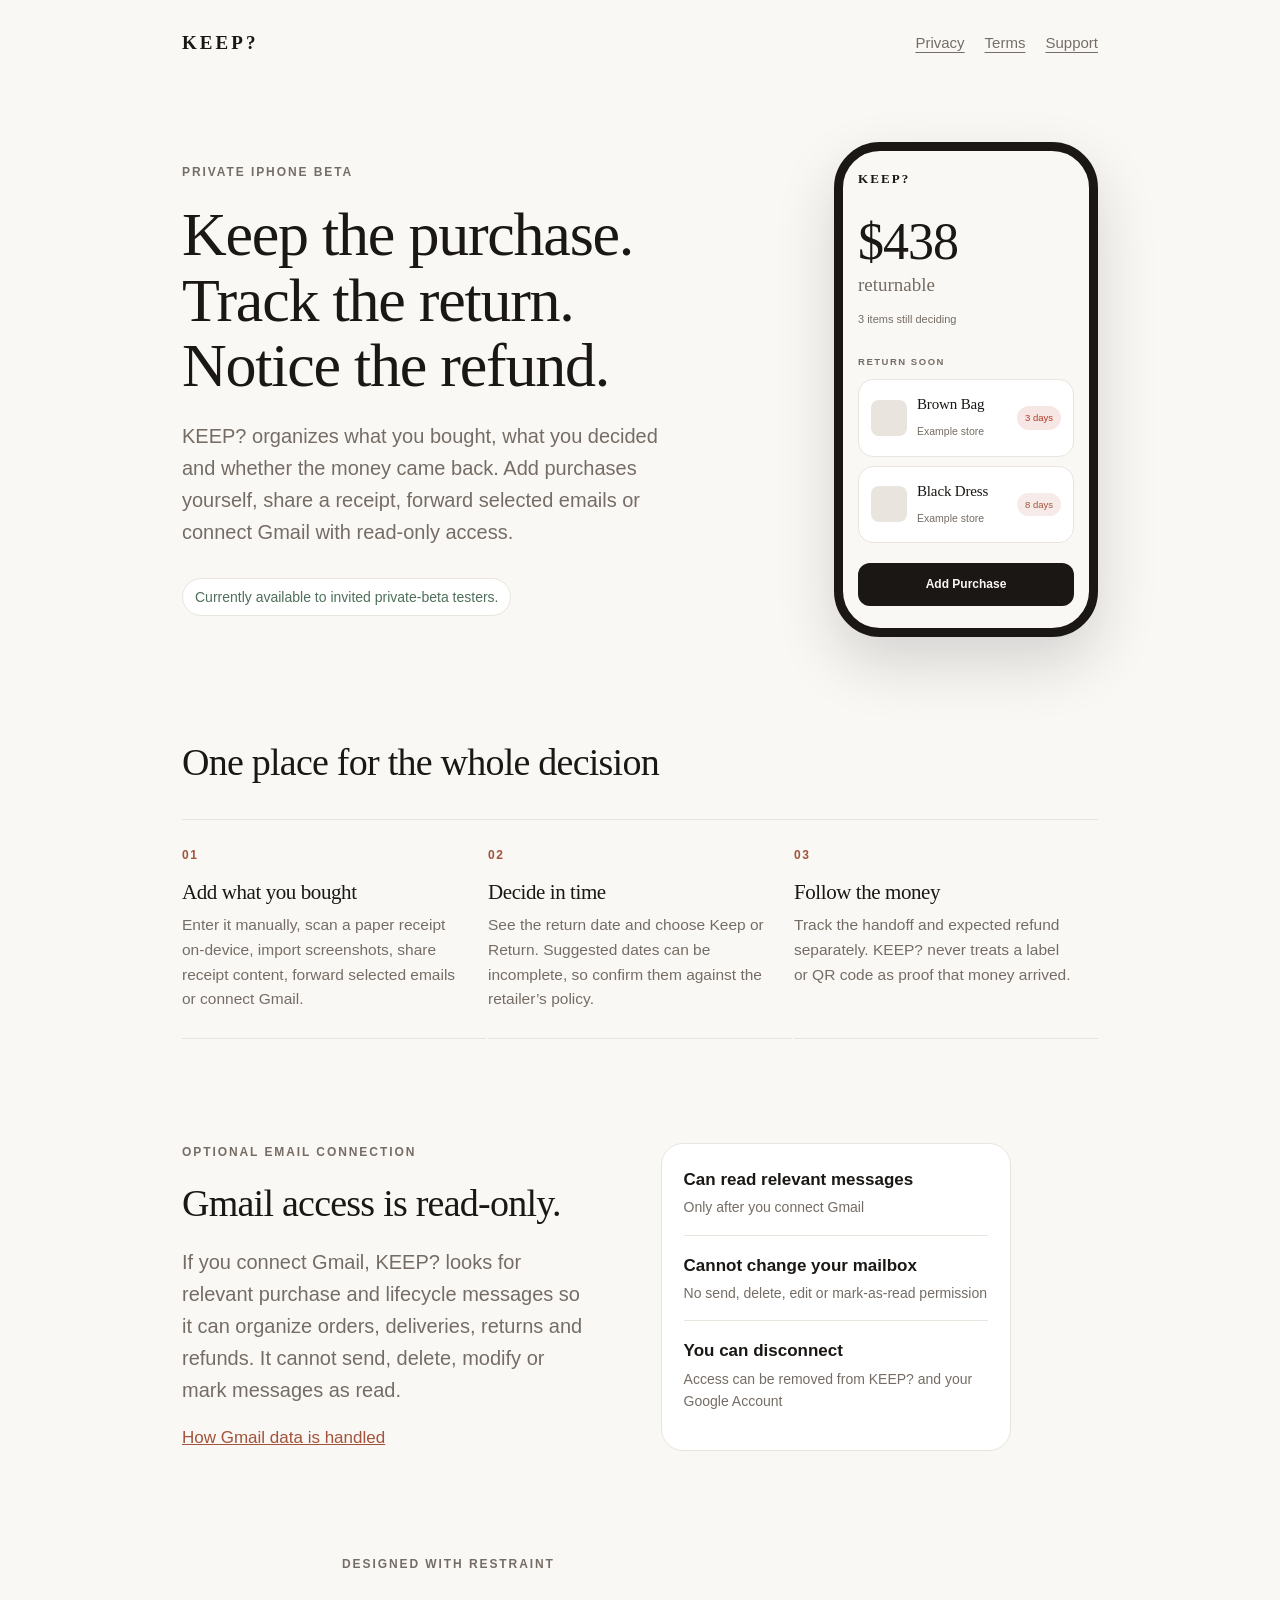
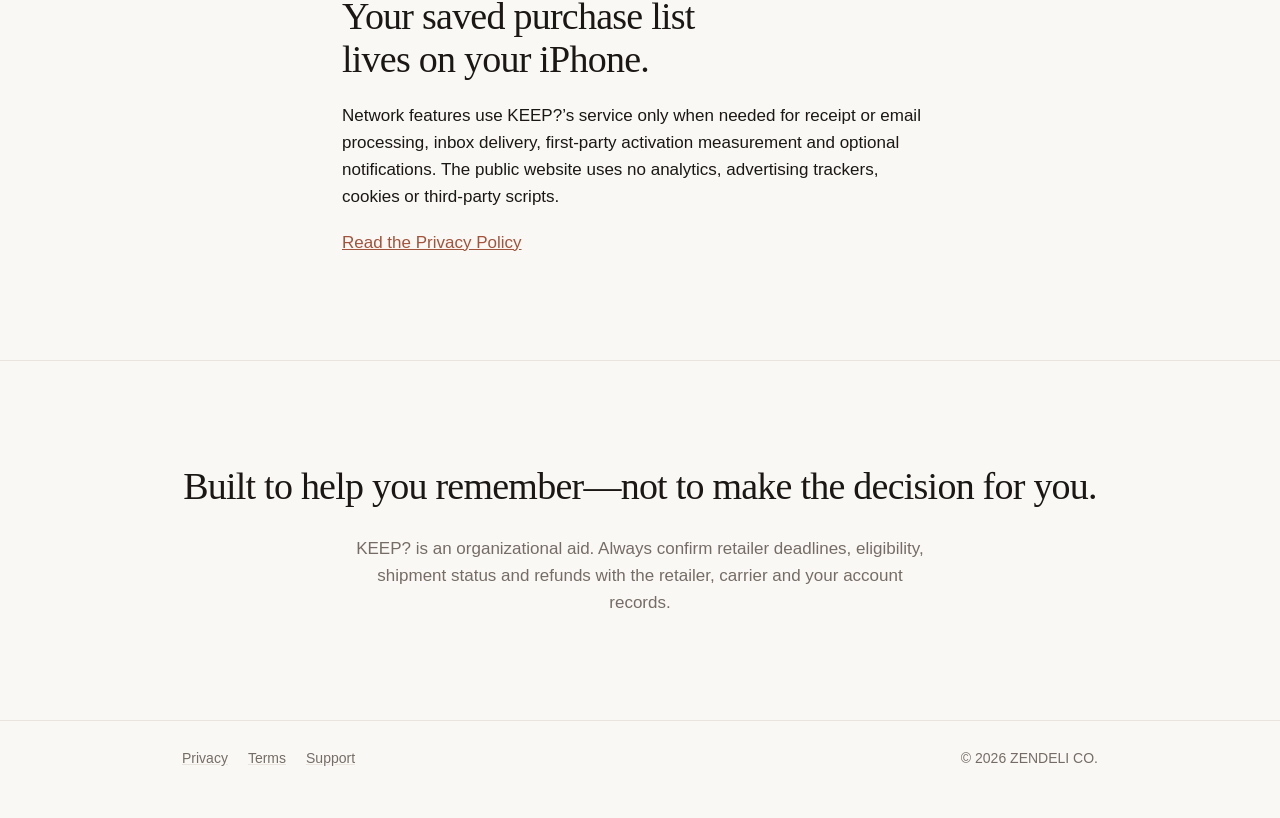
==== index.html @ c9ca769d "Publish KEEP? private-alpha website" ====
<!doctype html>
<html lang="en">
<head>
  <meta charset="utf-8">
  <meta name="viewport" content="width=device-width, initial-scale=1">
  <title>KEEP? — Purchase, return and refund organization</title>
  <meta name="description" content="KEEP? helps private-beta iPhone users organize purchases, return decisions and refunds from receipts and lifecycle emails.">
  <link rel="canonical" href="https://keepapp.io/">
  <meta property="og:type" content="website">
  <meta property="og:title" content="KEEP? — Purchase, return and refund organization">
  <meta property="og:description" content="Keep purchase decisions, return windows and expected refunds in one calm place.">
  <meta property="og:url" content="https://keepapp.io/">
  <meta property="og:image" content="https://keepapp.io/assets/icon.png">
  <meta name="theme-color" content="#FAF8F5" media="(prefers-color-scheme: light)">
  <meta name="theme-color" content="#121110" media="(prefers-color-scheme: dark)">
  <link rel="icon" href="assets/icon.png">
  <link rel="apple-touch-icon" href="assets/icon.png">
  <link rel="stylesheet" href="assets/keep.css">
</head>
<body>
<a class="skip-link" href="#main">Skip to content</a>
<header class="site-head">
  <div class="wrap nav-row">
    <a class="wordmark" href="./" aria-label="KEEP? home">KEEP?</a>
    <nav aria-label="Primary"><a href="privacy/">Privacy</a><a href="terms/">Terms</a><a href="support/">Support</a></nav>
  </div>
</header>
<main id="main">
  <div class="wrap">
    <div class="hero">
      <div>
        <p class="eyebrow">Private iPhone beta</p>
        <h1>Keep the purchase. Track the return. Notice the refund.</h1>
        <p class="lede">KEEP? organizes what you bought, what you decided and whether the money came back. Add purchases yourself, share a receipt, forward selected emails or connect Gmail with read-only access.</p>
        <p class="availability">Currently available to invited private-beta testers.</p>
      </div>
      <div class="device" aria-label="Illustration of the KEEP? home screen showing returnable purchases and upcoming deadlines" role="img">
        <p class="mark">KEEP?</p><p class="amount">$438</p><p class="returnable">returnable</p><p class="count">3 items still deciding</p>
        <p class="label">RETURN SOON</p>
        <div class="row"><div class="swatch"></div><div class="item"><b>Brown Bag</b><span>Example store</span></div><div class="pill soon">3 days</div></div>
        <div class="row"><div class="swatch"></div><div class="item"><b>Black Dress</b><span>Example store</span></div><div class="pill">8 days</div></div>
        <div class="btn">Add Purchase</div>
      </div>
    </div>
  </div>
  <section><div class="wrap">
    <h2 class="section-head">One place for the whole decision</h2>
    <div class="steps">
      <div class="step"><span class="n">01</span><h3>Add what you bought</h3><p>Enter it manually, scan a paper receipt on-device, import screenshots, share receipt content, forward selected emails or connect Gmail.</p></div>
      <div class="step"><span class="n">02</span><h3>Decide in time</h3><p>See the return date and choose Keep or Return. Suggested dates can be incomplete, so confirm them against the retailer&rsquo;s policy.</p></div>
      <div class="step"><span class="n">03</span><h3>Follow the money</h3><p>Track the handoff and expected refund separately. KEEP? never treats a label or QR code as proof that money arrived.</p></div>
    </div>
  </div></section>
  <section><div class="wrap"><div class="split">
    <div><p class="eyebrow">Optional email connection</p><h2 class="section-head">Gmail access is read-only.</h2><p class="lede">If you connect Gmail, KEEP? looks for relevant purchase and lifecycle messages so it can organize orders, deliveries, returns and refunds. It cannot send, delete, modify or mark messages as read.</p><p><a href="privacy/#gmail">How Gmail data is handled</a></p></div>
    <div class="fact-card" aria-label="Gmail permissions summary"><p><strong>Can read relevant messages</strong><span>Only after you connect Gmail</span></p><p><strong>Cannot change your mailbox</strong><span>No send, delete, edit or mark-as-read permission</span></p><p><strong>You can disconnect</strong><span>Access can be removed from KEEP? and your Google Account</span></p></div>
  </div></div></section>
  <section><div class="wrap col"><p class="eyebrow">Designed with restraint</p><h2 class="section-head">Your saved purchase list lives on your iPhone.</h2><p>Network features use KEEP?&rsquo;s service only when needed for receipt or email processing, inbox delivery, first-party activation measurement and optional notifications. The public website uses no analytics, advertising trackers, cookies or third-party scripts.</p><p><a href="privacy/">Read the Privacy Policy</a></p></div></section>
  <section class="close"><div class="wrap"><h2>Built to help you remember—not to make the decision for you.</h2><p>KEEP? is an organizational aid. Always confirm retailer deadlines, eligibility, shipment status and refunds with the retailer, carrier and your account records.</p></div></section>
</main>
<footer class="site-foot"><div class="wrap foot-row"><a href="privacy/">Privacy</a><a href="terms/">Terms</a><a href="support/">Support</a><span class="spacer"></span><span>&copy; 2026 ZENDELI CO.</span></div></footer>
</body>
</html>
---- assets/keep.css ----
/* KEEP? — site styles.
   Colors and type follow KEEP/Design/Theme.swift; the light web text tones are
   slightly darker to meet WCAG contrast. No web fonts: on iPhone this renders in the same SF
   and New York faces the app uses, and it costs zero requests. */

:root {
  --paper:      #FAF8F5;
  --surface:    #FFFFFF;
  --ink:        #1A1714;
  --ink-2:      #756D65;
  --hairline:   #E9E4DD;
  --clay:       #A3533B;
  --urgent:     #B33A28;
  --sage:       #4F6F5A;
  --clay-soft:   rgba(176, 95, 69, 0.12);
  --urgent-soft: rgba(179, 58, 40, 0.12);

  --display: ui-serif, "New York", Georgia, "Times New Roman", serif;
  --body: -apple-system, BlinkMacSystemFont, "Segoe UI", Roboto, "Helvetica Neue", Arial, sans-serif;

  --gap: clamp(64px, 9vw, 104px);
  --pad: clamp(22px, 5vw, 32px);
}

@media (prefers-color-scheme: dark) {
  :root {
    --paper:    #121110;
    --surface:  #1E1C1A;
    --ink:      #F5F2EE;
    --ink-2:    #9A918A;
    --hairline: #2E2B28;
    --clay:     #D1836A;
    --urgent:   #E07A64;
    --sage:     #7FA98C;
    --clay-soft:   rgba(209, 131, 106, 0.16);
    --urgent-soft: rgba(224, 122, 100, 0.16);
  }
}

* { box-sizing: border-box; }

html { -webkit-text-size-adjust: 100%; scroll-behavior: smooth; }

body {
  margin: 0;
  background: var(--paper);
  color: var(--ink);
  font-family: var(--body);
  font-size: 17px;
  line-height: 1.6;
  -webkit-font-smoothing: antialiased;
}

a { color: var(--clay); }

.skip-link {
  position: fixed;
  z-index: 10;
  top: 8px;
  left: 8px;
  transform: translateY(-160%);
  background: var(--ink);
  color: var(--paper);
  padding: 10px 14px;
  border-radius: 8px;
}

.skip-link:focus { transform: translateY(0); }

a:focus-visible,
.cta:focus-visible {
  outline: 2px solid var(--clay);
  outline-offset: 4px;
  border-radius: 4px;
}

.wrap {
  max-width: 980px;
  margin: 0 auto;
  padding: 0 var(--pad);
}

.narrow { max-width: 660px; }

/* Left-aligned narrow column, for use inside a full-width .wrap. */
.col { max-width: 660px; }

/* ---------- type ---------- */

h1, h2, h3 {
  font-family: var(--display);
  font-weight: 400;
  letter-spacing: -0.02em;
  text-wrap: balance;
  margin: 0;
}

h1 { font-size: clamp(38px, 6.4vw, 62px); line-height: 1.05; }
h2 { font-size: clamp(27px, 4vw, 38px); line-height: 1.15; }
h3 { font-size: 21px; line-height: 1.25; }

p { margin: 0 0 18px; }
p:last-child { margin-bottom: 0; }

.lede {
  font-size: clamp(18px, 2.3vw, 20px);
  color: var(--ink-2);
  max-width: 46ch;
}

.eyebrow {
  font-size: 12px;
  font-weight: 600;
  letter-spacing: 0.16em;
  text-transform: uppercase;
  color: var(--ink-2);
  margin: 0 0 20px;
}

/* ---------- header ---------- */

.site-head {
  padding: 28px 0;
}

.wordmark {
  font-family: var(--display);
  font-size: 19px;
  font-weight: 600;
  letter-spacing: 0.16em;
  color: var(--ink);
  text-decoration: none;
}

.nav-row { display: flex; align-items: center; gap: 24px; }
.nav-row nav { display: flex; flex-wrap: wrap; gap: 10px 20px; margin-left: auto; font-size: 15px; }
.nav-row nav a { color: var(--ink-2); text-underline-offset: 4px; }
.nav-row nav a:hover,
.nav-row nav a[aria-current="page"] { color: var(--ink); }

.availability {
  display: inline-block;
  color: var(--sage);
  background: var(--surface);
  border: 1px solid var(--hairline);
  border-radius: 999px;
  padding: 7px 12px;
  font-size: 14px;
}

/* ---------- call to action ---------- */

.cta {
  display: inline-block;
  background: var(--ink);
  color: var(--paper);
  font-size: 16px;
  font-weight: 600;
  letter-spacing: 0.02em;
  text-decoration: none;
  padding: 15px 30px;
  border-radius: 14px;
}

.cta:hover { opacity: 0.88; }

.cta-note {
  display: block;
  margin-top: 12px;
  font-size: 14px;
  color: var(--ink-2);
}

/* ---------- hero ---------- */

.hero {
  display: grid;
  grid-template-columns: minmax(0, 1fr) auto;
  gap: clamp(32px, 6vw, 72px);
  align-items: center;
  padding: clamp(24px, 5vw, 56px) 0 var(--gap);
}

.hero h1 { margin-bottom: 22px; }
.hero .lede { margin-bottom: 30px; }

/* ---------- sections ---------- */

section { padding-bottom: var(--gap); }

.pull {
  font-family: var(--display);
  font-size: clamp(24px, 3.6vw, 34px);
  line-height: 1.35;
  letter-spacing: -0.015em;
  max-width: 26ch;
  margin: 0;
}

.pull span { color: var(--ink-2); }

.steps {
  display: grid;
  grid-template-columns: repeat(auto-fit, minmax(210px, 1fr));
  gap: 2px;
  margin-top: 34px;
  border-top: 1px solid var(--hairline);
}

.step {
  padding: 26px 26px 26px 0;
  border-bottom: 1px solid var(--hairline);
}

.step .n {
  font-size: 12px;
  font-weight: 600;
  letter-spacing: 0.14em;
  color: var(--clay);
  display: block;
  margin-bottom: 14px;
}

.step h3 { margin-bottom: 8px; }
.step p { font-size: 15.5px; color: var(--ink-2); }

.split {
  display: grid;
  grid-template-columns: minmax(0, 1fr) auto;
  gap: clamp(32px, 6vw, 72px);
  align-items: center;
}

.section-head { margin-bottom: 20px; }

.fact-card {
  width: min(100%, 350px);
  padding: 22px;
  background: var(--surface);
  border: 1px solid var(--hairline);
  border-radius: 22px;
}

.fact-card p { padding-bottom: 16px; margin-bottom: 16px; border-bottom: 1px solid var(--hairline); }
.fact-card p:last-child { padding-bottom: 0; border-bottom: 0; }
.fact-card strong, .fact-card span { display: block; }
.fact-card span { color: var(--ink-2); font-size: 14px; margin-top: 3px; }

/* ---------- closing ---------- */

.close {
  border-top: 1px solid var(--hairline);
  padding-top: var(--gap);
  text-align: center;
}

.close h2 { margin-bottom: 26px; }
.close p { max-width: 62ch; margin-inline: auto; color: var(--ink-2); }

/* ---------- footer ---------- */

.site-foot {
  border-top: 1px solid var(--hairline);
  padding: 26px 0 48px;
  font-size: 14px;
  color: var(--ink-2);
}

.foot-row {
  display: flex;
  flex-wrap: wrap;
  gap: 8px 20px;
  align-items: center;
}

.site-foot a { color: var(--ink-2); text-decoration-color: var(--hairline); }
.site-foot a:hover { color: var(--clay); }
.foot-row .spacer { flex: 1; }

/* ---------- device mock ----------
   A rendering of the real home screen, built from the same tokens as the app.
   Replace with a real screenshot when you have one — see docs/README.md. */

.device {
  width: 264px;
  flex: none;
  border: 9px solid #1A1714;
  border-radius: 46px;
  background: var(--paper);
  padding: 18px 15px 22px;
  box-shadow: 0 26px 60px rgba(26, 23, 20, 0.16);
  overflow: hidden;
  user-select: none;
}

@media (prefers-color-scheme: dark) {
  .device {
    border-color: #3A3633;
    box-shadow: 0 26px 60px rgba(0, 0, 0, 0.5);
  }
}

.device .mark {
  font-family: var(--display);
  font-size: 13px;
  font-weight: 600;
  letter-spacing: 0.16em;
  margin: 0 0 26px;
}

.device .amount {
  font-family: var(--display);
  font-size: 52px;
  line-height: 1;
  letter-spacing: -0.02em;
  margin: 0;
}

.device .returnable {
  font-family: var(--display);
  font-size: 19px;
  color: var(--ink-2);
  margin: 2px 0 0;
}

.device .count {
  font-size: 11px;
  color: var(--ink-2);
  margin: 10px 0 26px;
}

.device .label {
  font-size: 9.5px;
  font-weight: 600;
  letter-spacing: 0.16em;
  color: var(--ink-2);
  margin: 0 0 10px;
}

.device .row {
  display: flex;
  align-items: center;
  gap: 10px;
  background: var(--surface);
  border: 1px solid var(--hairline);
  border-radius: 15px;
  padding: 12px;
  margin-bottom: 9px;
}

.device .swatch {
  width: 36px;
  height: 36px;
  border-radius: 8px;
  background: var(--hairline);
  flex: none;
}

.device .item { flex: 1; min-width: 0; }

.device .item b {
  display: block;
  font-family: var(--display);
  font-size: 15px;
  font-weight: 400;
  letter-spacing: -0.01em;
  white-space: nowrap;
  overflow: hidden;
  text-overflow: ellipsis;
}

.device .item span {
  font-size: 10.5px;
  color: var(--ink-2);
}

.device .pill {
  font-size: 9.5px;
  font-weight: 500;
  padding: 4px 8px;
  border-radius: 999px;
  flex: none;
  color: var(--clay);
  background: var(--clay-soft);
}

.device .pill.soon {
  color: var(--urgent);
  background: var(--urgent-soft);
}

.device .btn {
  margin-top: 20px;
  background: var(--ink);
  color: var(--paper);
  text-align: center;
  font-size: 12px;
  font-weight: 600;
  padding: 12px;
  border-radius: 12px;
}

/* ---------- lock screen notification mock ---------- */

.lock {
  width: 300px;
  flex: none;
  background: var(--surface);
  border: 1px solid var(--hairline);
  border-radius: 20px;
  padding: 14px 16px;
  box-shadow: 0 14px 40px rgba(26, 23, 20, 0.10);
}

@media (prefers-color-scheme: dark) {
  .lock { box-shadow: 0 14px 40px rgba(0, 0, 0, 0.45); }
}

.lock .top {
  display: flex;
  align-items: center;
  gap: 9px;
  margin-bottom: 8px;
}

.lock img {
  width: 20px;
  height: 20px;
  border-radius: 5px;
  display: block;
}

.lock .app {
  font-size: 11px;
  font-weight: 600;
  letter-spacing: 0.06em;
  text-transform: uppercase;
  color: var(--ink-2);
  flex: 1;
}

.lock .when { font-size: 11px; color: var(--ink-2); }
.lock .title { font-size: 15px; font-weight: 600; margin: 0 0 2px; }
.lock .msg { font-size: 14px; color: var(--ink-2); margin: 0; }

/* ---------- document pages (privacy, support) ---------- */

.doc { padding: clamp(16px, 4vw, 40px) 0 var(--gap); }
.doc h1 { font-size: clamp(32px, 5vw, 44px); margin-bottom: 10px; }

.doc .updated {
  font-size: 14px;
  color: var(--ink-2);
  margin: 0 0 44px;
}

.doc h2 {
  font-size: 22px;
  margin: 44px 0 12px;
}

.doc p, .doc li { font-size: 16.5px; }
.doc code { overflow-wrap: anywhere; }
.doc ul { padding-left: 22px; margin: 0 0 18px; }
.doc li { margin-bottom: 6px; }

.doc .summary {
  background: var(--surface);
  border: 1px solid var(--hairline);
  border-left: 3px solid var(--sage);
  border-radius: 4px;
  padding: 22px 24px;
  margin-bottom: 8px;
}

.back {
  display: inline-block;
  font-size: 14px;
  color: var(--ink-2);
  text-decoration: none;
  margin-bottom: 30px;
}

.back:hover { color: var(--clay); }

/* ---------- responsive ---------- */

@media (max-width: 760px) {
  .hero,
  .split {
    grid-template-columns: 1fr;
    justify-items: start;
  }

  .hero { padding-top: 8px; }

  .device, .lock { margin-top: 8px; }

  .step { padding-right: 0; }
  .nav-row { align-items: flex-start; }
  .nav-row nav { gap: 8px 14px; }
}

@media (prefers-reduced-motion: reduce) {
  html { scroll-behavior: auto; }
  * { transition: none !important; animation: none !important; }
}
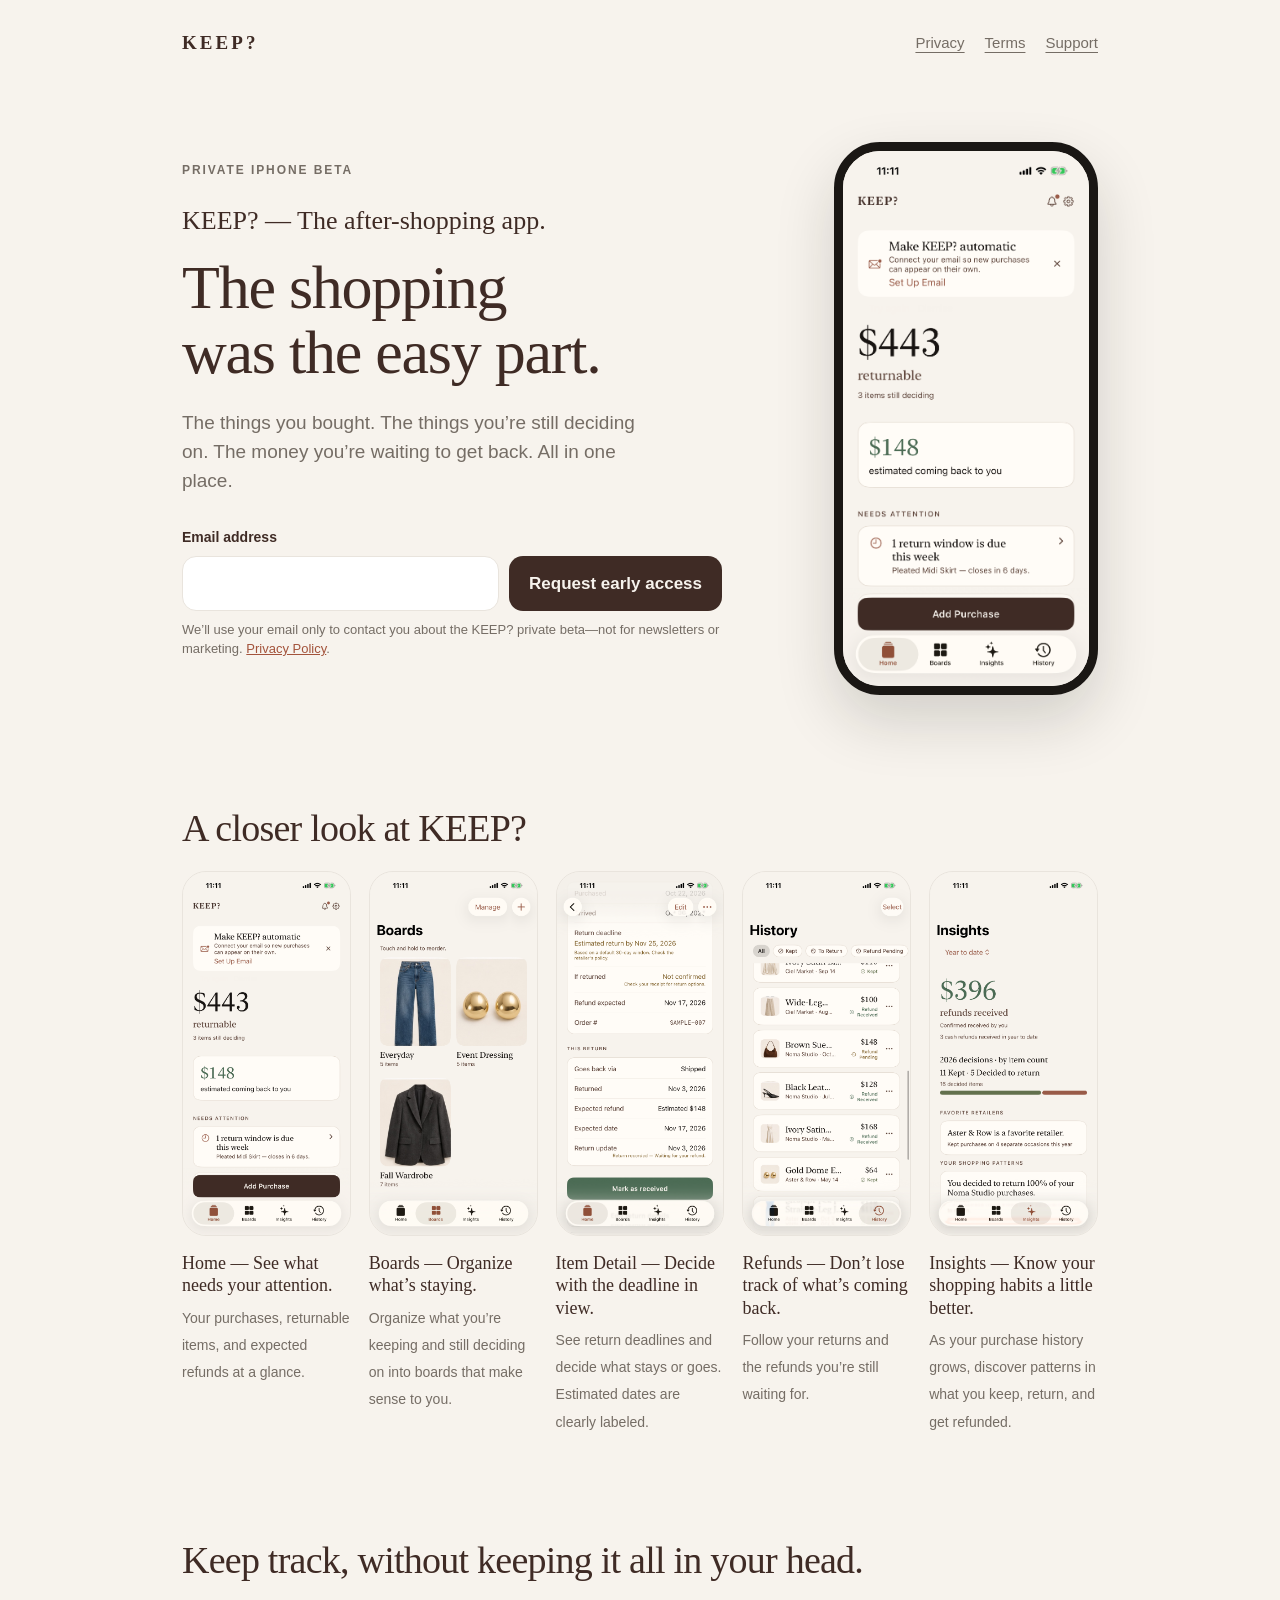
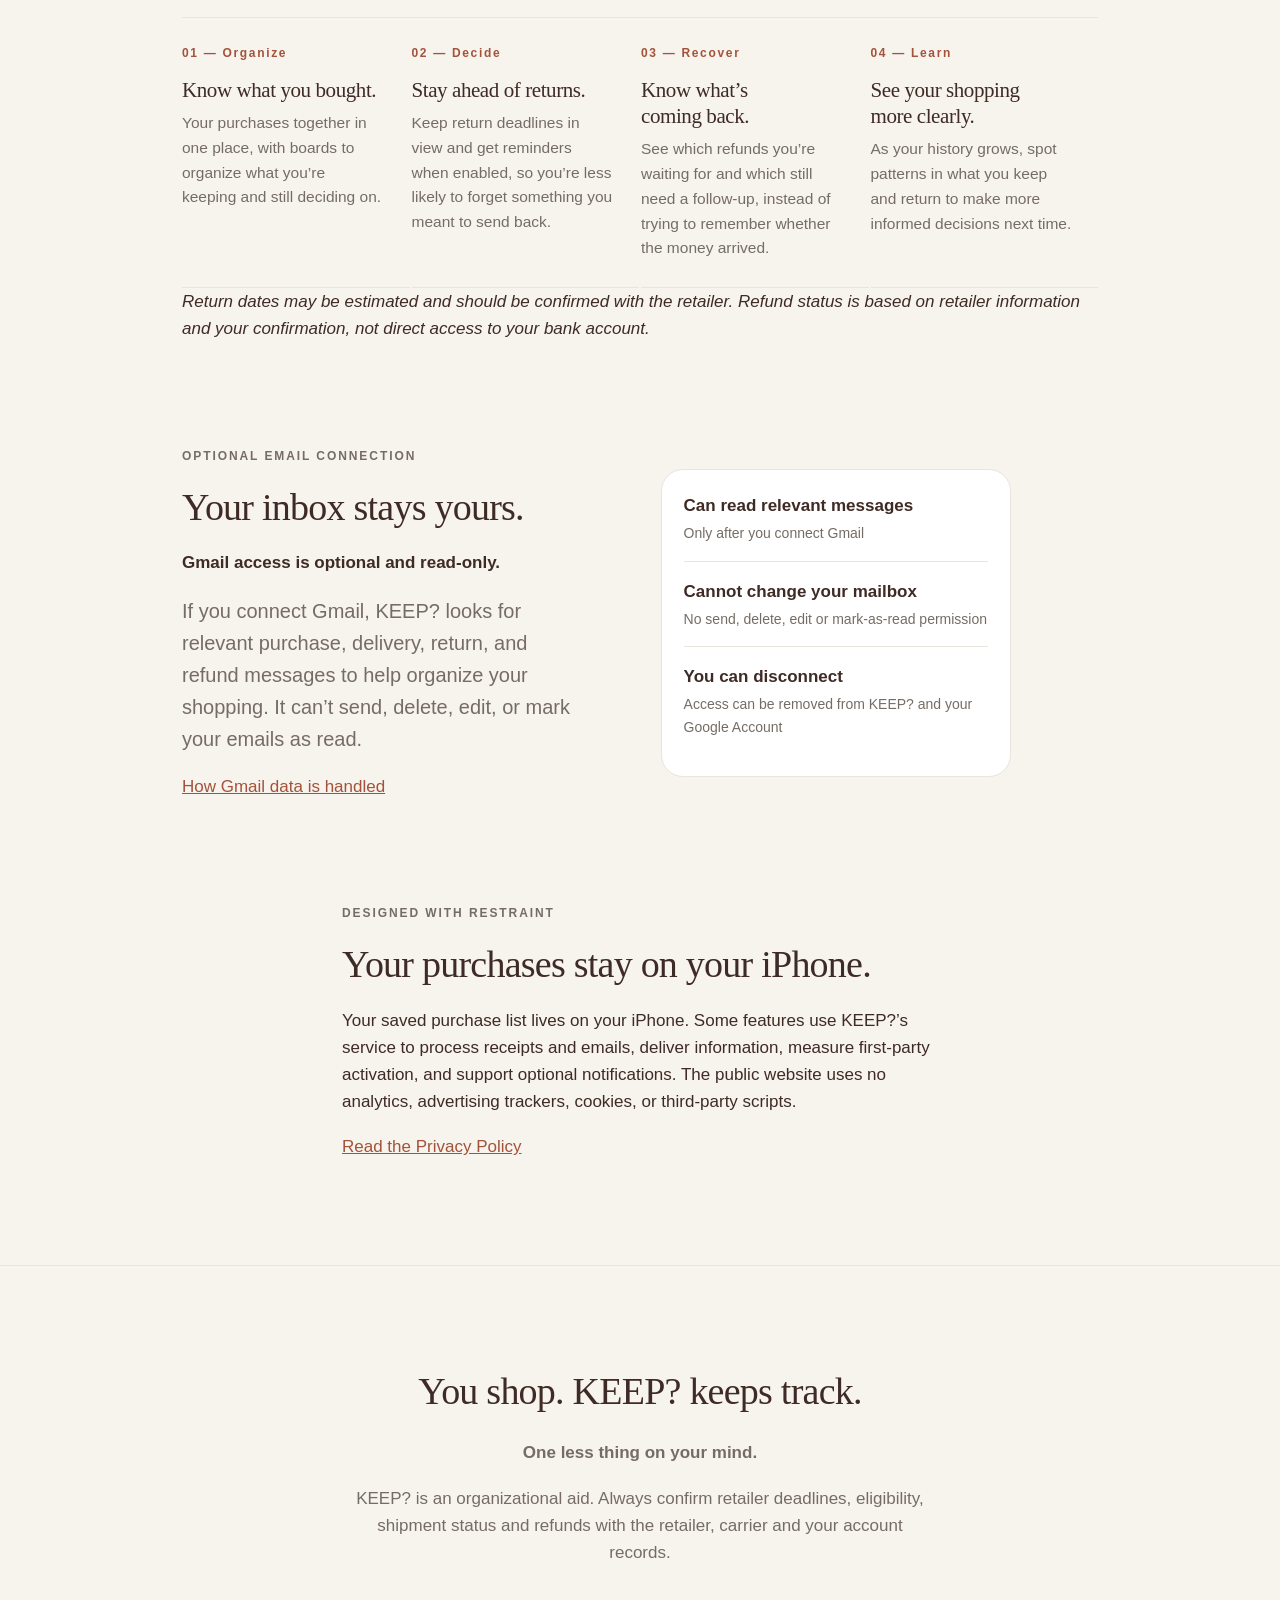
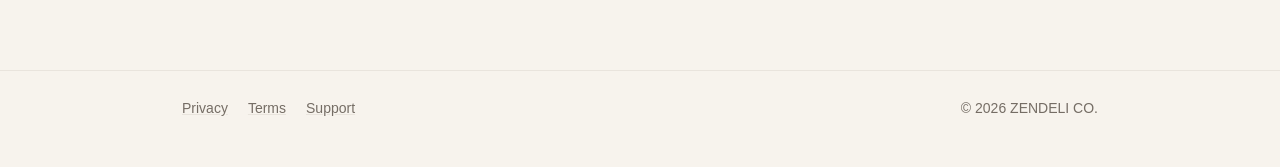
==== commit add6d236: "Publish refreshed KEEP website and waitlist form" ====
--- a/index.html
+++ b/index.html
@@ -3,18 +3,19 @@
 <head>
   <meta charset="utf-8">
   <meta name="viewport" content="width=device-width, initial-scale=1">
-  <title>KEEP? — Purchase, return and refund organization</title>
-  <meta name="description" content="KEEP? helps private-beta iPhone users organize purchases, return decisions and refunds from receipts and lifecycle emails.">
+  <title>KEEP? — The after-shopping app</title>
+  <meta name="description" content="KEEP? is the after-shopping app for purchase decisions, return windows and refunds. Request early access to the private iPhone beta.">
   <link rel="canonical" href="https://keepapp.io/">
   <meta property="og:type" content="website">
-  <meta property="og:title" content="KEEP? — Purchase, return and refund organization">
-  <meta property="og:description" content="Keep purchase decisions, return windows and expected refunds in one calm place.">
+  <meta property="og:title" content="KEEP? — The after-shopping app">
+  <meta property="og:description" content="The shopping was the easy part. KEEP? helps with what comes after.">
   <meta property="og:url" content="https://keepapp.io/">
   <meta property="og:image" content="https://keepapp.io/assets/icon.png">
-  <meta name="theme-color" content="#FAF8F5" media="(prefers-color-scheme: light)">
+  <meta name="theme-color" content="#F7F3ED" media="(prefers-color-scheme: light)">
   <meta name="theme-color" content="#121110" media="(prefers-color-scheme: dark)">
-  <link rel="icon" href="assets/icon.png">
-  <link rel="apple-touch-icon" href="assets/icon.png">
+  <link rel="icon" type="image/png" sizes="32x32" href="assets/favicon-32-v2.png">
+  <link rel="apple-touch-icon" sizes="180x180" href="assets/apple-touch-icon-v2.png">
+  <link rel="manifest" href="site.webmanifest">
   <link rel="stylesheet" href="assets/keep.css">
 </head>
 <body>
@@ -30,34 +31,49 @@
     <div class="hero">
       <div>
         <p class="eyebrow">Private iPhone beta</p>
-        <h1>Keep the purchase. Track the return. Notice the refund.</h1>
-        <p class="lede">KEEP? organizes what you bought, what you decided and whether the money came back. Add purchases yourself, share a receipt, forward selected emails or connect Gmail with read-only access.</p>
-        <p class="availability">Currently available to invited private-beta testers.</p>
+        <p class="positioning">KEEP? — The after-shopping app.</p>
+        <h1>The shopping was the easy part.</h1>
+        <p class="lede">The things you bought. The things you&rsquo;re still deciding on. The money you&rsquo;re waiting to get back. All in one place.</p>
+        <div class="waitlist" id="waitlist" role="form" aria-label="Private beta waitlist" data-endpoint="https://api.keepapp.io/v1/waitlist" data-notice-version="waitlist-effective-2026-11-09">
+          <label for="waitlist-email">Email address</label>
+          <div class="waitlist-row"><input id="waitlist-email" name="email" type="email" inputmode="email" autocomplete="email" maxlength="254" required aria-describedby="waitlist-note waitlist-status"><button type="button">Request early access</button></div>
+          <div class="trap" aria-hidden="true"><label for="waitlist-website">Website</label><input id="waitlist-website" name="website" type="text" tabindex="-1" autocomplete="off"></div>
+          <p class="waitlist-note" id="waitlist-note">We&rsquo;ll use your email only to contact you about the KEEP? private beta—not for newsletters or marketing. <a href="privacy/#beta-waitlist">Privacy Policy</a>.</p>
+          <p class="waitlist-status" id="waitlist-status" role="status" aria-live="polite"></p>
+          <noscript><p class="waitlist-status error">JavaScript is required to join safely. No email has been submitted.</p></noscript>
+        </div>
       </div>
-      <div class="device" aria-label="Illustration of the KEEP? home screen showing returnable purchases and upcoming deadlines" role="img">
-        <p class="mark">KEEP?</p><p class="amount">$438</p><p class="returnable">returnable</p><p class="count">3 items still deciding</p>
-        <p class="label">RETURN SOON</p>
-        <div class="row"><div class="swatch"></div><div class="item"><b>Brown Bag</b><span>Example store</span></div><div class="pill soon">3 days</div></div>
-        <div class="row"><div class="swatch"></div><div class="item"><b>Black Dress</b><span>Example store</span></div><div class="pill">8 days</div></div>
-        <div class="btn">Add Purchase</div>
-      </div>
+      <img class="shot" src="assets/keep-real-to-return.png" alt="KEEP? Home showing $443 returnable across three items, a $148 estimated refund, and one return window needing attention" width="264" height="574">
     </div>
   </div>
-  <section><div class="wrap">
-    <h2 class="section-head">One place for the whole decision</h2>
-    <div class="steps">
-      <div class="step"><span class="n">01</span><h3>Add what you bought</h3><p>Enter it manually, scan a paper receipt on-device, import screenshots, share receipt content, forward selected emails or connect Gmail.</p></div>
-      <div class="step"><span class="n">02</span><h3>Decide in time</h3><p>See the return date and choose Keep or Return. Suggested dates can be incomplete, so confirm them against the retailer&rsquo;s policy.</p></div>
-      <div class="step"><span class="n">03</span><h3>Follow the money</h3><p>Track the handoff and expected refund separately. KEEP? never treats a label or QR code as proof that money arrived.</p></div>
+  <section class="showcase" aria-labelledby="showcase-title"><div class="wrap">
+    <h2 class="section-head" id="showcase-title">A closer look at KEEP?</h2>
+    <div class="showcase-track" tabindex="0" aria-label="Product screenshots; scroll horizontally on smaller screens">
+      <figure class="showcase-card"><img loading="lazy" decoding="async" src="assets/showcase/home.png" alt="KEEP? Home showing $443 returnable across three items, a $148 estimated refund, and one return window needing attention" width="1206" height="2622"><figcaption><strong>Home — See what needs your attention.</strong><span>Your purchases, returnable items, and expected refunds at a glance.</span></figcaption></figure>
+      <figure class="showcase-card"><img loading="lazy" decoding="async" src="assets/showcase/boards.png" alt="KEEP? Boards showing Everyday, Event Dressing, and Fall Wardrobe boards with sanitized product images and item counts" width="1206" height="2622"><figcaption><strong>Boards — Organize what&rsquo;s staying.</strong><span>Organize what you&rsquo;re keeping and still deciding on into boards that make sense to you.</span></figcaption></figure>
+      <figure class="showcase-card"><img loading="lazy" decoding="async" src="assets/showcase/item-detail.png" alt="KEEP? lifecycle detail showing an estimated return deadline, a shipped return, and an estimated $148 refund expected November 17" width="1206" height="2622"><figcaption><strong>Item Detail — Decide with the deadline in view.</strong><span>See return deadlines and decide what stays or goes. Estimated dates are clearly labeled.</span></figcaption></figure>
+      <figure class="showcase-card"><img loading="lazy" decoding="async" src="assets/showcase/refunds.png" alt="KEEP? History showing sanitized kept, refund-pending, and refund-received purchases" width="1206" height="2622"><figcaption><strong>Refunds — Don&rsquo;t lose track of what&rsquo;s coming back.</strong><span>Follow your returns and the refunds you&rsquo;re still waiting for.</span></figcaption></figure>
+      <figure class="showcase-card"><img loading="lazy" decoding="async" src="assets/showcase/insights.png" alt="KEEP? year-to-date Insights showing $396 in refunds received, 11 kept items, and five items decided for return" width="1206" height="2622"><figcaption><strong>Insights — Know your shopping habits a little better.</strong><span>As your purchase history grows, discover patterns in what you keep, return, and get refunded.</span></figcaption></figure>
     </div>
   </div></section>
+  <section><div class="wrap">
+    <h2 class="section-head">Keep track, without keeping it all in your head.</h2>
+    <div class="steps">
+      <div class="step"><span class="n">01 — Organize</span><h3>Know what you bought.</h3><p>Your purchases together in one place, with boards to organize what you&rsquo;re keeping and still deciding on.</p></div>
+      <div class="step"><span class="n">02 — Decide</span><h3>Stay ahead of returns.</h3><p>Keep return deadlines in view and get reminders when enabled, so you&rsquo;re less likely to forget something you meant to send back.</p></div>
+      <div class="step"><span class="n">03 — Recover</span><h3>Know what&rsquo;s coming back.</h3><p>See which refunds you&rsquo;re waiting for and which still need a follow-up, instead of trying to remember whether the money arrived.</p></div>
+      <div class="step"><span class="n">04 — Learn</span><h3>See your shopping more clearly.</h3><p>As your history grows, spot patterns in what you keep and return to make more informed decisions next time.</p></div>
+    </div>
+    <p><em>Return dates may be estimated and should be confirmed with the retailer. Refund status is based on retailer information and your confirmation, not direct access to your bank account.</em></p>
+  </div></section>
   <section><div class="wrap"><div class="split">
-    <div><p class="eyebrow">Optional email connection</p><h2 class="section-head">Gmail access is read-only.</h2><p class="lede">If you connect Gmail, KEEP? looks for relevant purchase and lifecycle messages so it can organize orders, deliveries, returns and refunds. It cannot send, delete, modify or mark messages as read.</p><p><a href="privacy/#gmail">How Gmail data is handled</a></p></div>
+    <div><p class="eyebrow">Optional email connection</p><h2 class="section-head">Your inbox stays yours.</h2><p><strong>Gmail access is optional and read-only.</strong></p><p class="lede">If you connect Gmail, KEEP? looks for relevant purchase, delivery, return, and refund messages to help organize your shopping. It can&rsquo;t send, delete, edit, or mark your emails as read.</p><p><a href="privacy/#gmail">How Gmail data is handled</a></p></div>
     <div class="fact-card" aria-label="Gmail permissions summary"><p><strong>Can read relevant messages</strong><span>Only after you connect Gmail</span></p><p><strong>Cannot change your mailbox</strong><span>No send, delete, edit or mark-as-read permission</span></p><p><strong>You can disconnect</strong><span>Access can be removed from KEEP? and your Google Account</span></p></div>
   </div></div></section>
-  <section><div class="wrap col"><p class="eyebrow">Designed with restraint</p><h2 class="section-head">Your saved purchase list lives on your iPhone.</h2><p>Network features use KEEP?&rsquo;s service only when needed for receipt or email processing, inbox delivery, first-party activation measurement and optional notifications. The public website uses no analytics, advertising trackers, cookies or third-party scripts.</p><p><a href="privacy/">Read the Privacy Policy</a></p></div></section>
-  <section class="close"><div class="wrap"><h2>Built to help you remember—not to make the decision for you.</h2><p>KEEP? is an organizational aid. Always confirm retailer deadlines, eligibility, shipment status and refunds with the retailer, carrier and your account records.</p></div></section>
+  <section><div class="wrap col"><p class="eyebrow">Designed with restraint</p><h2 class="section-head">Your purchases stay on your iPhone.</h2><p>Your saved purchase list lives on your iPhone. Some features use KEEP?&rsquo;s service to process receipts and emails, deliver information, measure first-party activation, and support optional notifications. The public website uses no analytics, advertising trackers, cookies, or third-party scripts.</p><p><a href="privacy/">Read the Privacy Policy</a></p></div></section>
+  <section class="close"><div class="wrap"><h2>You shop. KEEP? keeps track.</h2><p><strong>One less thing on your mind.</strong></p><p>KEEP? is an organizational aid. Always confirm retailer deadlines, eligibility, shipment status and refunds with the retailer, carrier and your account records.</p></div></section>
 </main>
 <footer class="site-foot"><div class="wrap foot-row"><a href="privacy/">Privacy</a><a href="terms/">Terms</a><a href="support/">Support</a><span class="spacer"></span><span>&copy; 2026 ZENDELI CO.</span></div></footer>
+<script src="assets/waitlist.js" defer></script>
 </body>
 </html>
--- a/assets/keep.css
+++ b/assets/keep.css
@@ -4,9 +4,9 @@
    and New York faces the app uses, and it costs zero requests. */
 
 :root {
-  --paper:      #FAF8F5;
+  --paper:      #F7F3ED;
   --surface:    #FFFFFF;
-  --ink:        #1A1714;
+  --ink:        #3F2B25;
   --ink-2:      #756D65;
   --hairline:   #E9E4DD;
   --clay:       #A3533B;
@@ -117,6 +117,12 @@
   margin: 0 0 20px;
 }
 
+.positioning {
+  font-family: var(--display);
+  font-size: clamp(20px, 2.6vw, 26px);
+  margin-bottom: 14px;
+}
+
 /* ---------- header ---------- */
 
 .site-head {
@@ -182,11 +188,78 @@
 }
 
 .hero h1 { margin-bottom: 22px; }
-.hero .lede { margin-bottom: 30px; }
+.hero .lede {
+  font-size: clamp(18px, 2vw, 19px);
+  line-height: 1.55;
+  max-width: 43ch;
+  margin-bottom: 30px;
+}
+
+/* ---------- private beta waitlist ---------- */
+
+.waitlist { max-width: 540px; }
+.waitlist > label { display: block; font-size: 14px; font-weight: 600; margin-bottom: 8px; }
+.waitlist-row { display: flex; gap: 10px; }
+.waitlist-row input {
+  min-width: 0;
+  flex: 1;
+  border: 1px solid var(--hairline);
+  border-radius: 14px;
+  background: var(--surface);
+  color: var(--ink);
+  font: inherit;
+  padding: 13px 15px;
+}
+.waitlist-row input:focus-visible { outline: 2px solid var(--clay); outline-offset: 2px; }
+.waitlist-row button {
+  border: 0;
+  border-radius: 14px;
+  background: var(--ink);
+  color: var(--paper);
+  cursor: pointer;
+  font: inherit;
+  font-weight: 600;
+  padding: 13px 20px;
+}
+.waitlist-row button:hover { opacity: 0.88; }
+.waitlist-row button:focus-visible { outline: 2px solid var(--clay); outline-offset: 3px; }
+.waitlist-row button:disabled { cursor: wait; opacity: 0.65; }
+.waitlist-note, .waitlist-status { color: var(--ink-2); font-size: 13px; line-height: 1.45; margin-top: 10px; }
+.waitlist-status:empty { display: none; }
+.waitlist-status.success { color: var(--sage); font-weight: 600; }
+.waitlist-status.error { color: var(--urgent); font-weight: 600; }
+.trap { position: absolute; left: -10000px; width: 1px; height: 1px; overflow: hidden; }
 
 /* ---------- sections ---------- */
 
 section { padding-bottom: var(--gap); }
+
+.showcase { padding-top: 8px; }
+.showcase-track {
+  display: grid;
+  grid-template-columns: repeat(5, minmax(0, 1fr));
+  gap: 18px;
+}
+.showcase-card { margin: 0; min-width: 0; }
+.showcase-card img {
+  display: block;
+  width: 100%;
+  height: auto;
+  border: 1px solid var(--hairline);
+  border-radius: 24px;
+  box-shadow: 0 16px 34px var(--shadow);
+}
+.showcase-card figcaption { padding-top: 16px; }
+.showcase-card strong {
+  display: block;
+  font-family: var(--display);
+  font-size: 18px;
+  font-weight: 400;
+  line-height: 1.25;
+  margin-bottom: 7px;
+}
+.showcase-card span { color: var(--ink-2); font-size: 14px; line-height: 1.5; }
+.showcase-track:focus-visible { outline: 2px solid var(--clay); outline-offset: 8px; }
 
 .pull {
   font-family: var(--display);
@@ -277,127 +350,23 @@
 .site-foot a:hover { color: var(--clay); }
 .foot-row .spacer { flex: 1; }
 
-/* ---------- device mock ----------
-   A rendering of the real home screen, built from the same tokens as the app.
-   Replace with a real screenshot when you have one — see docs/README.md. */
-
-.device {
+/* ---------- verified product capture ---------- */
+
+.shot {
   width: 264px;
+  height: auto;
   flex: none;
   border: 9px solid #1A1714;
   border-radius: 46px;
-  background: var(--paper);
-  padding: 18px 15px 22px;
   box-shadow: 0 26px 60px rgba(26, 23, 20, 0.16);
-  overflow: hidden;
-  user-select: none;
+  display: block;
 }
 
 @media (prefers-color-scheme: dark) {
-  .device {
+  .shot {
     border-color: #3A3633;
     box-shadow: 0 26px 60px rgba(0, 0, 0, 0.5);
   }
-}
-
-.device .mark {
-  font-family: var(--display);
-  font-size: 13px;
-  font-weight: 600;
-  letter-spacing: 0.16em;
-  margin: 0 0 26px;
-}
-
-.device .amount {
-  font-family: var(--display);
-  font-size: 52px;
-  line-height: 1;
-  letter-spacing: -0.02em;
-  margin: 0;
-}
-
-.device .returnable {
-  font-family: var(--display);
-  font-size: 19px;
-  color: var(--ink-2);
-  margin: 2px 0 0;
-}
-
-.device .count {
-  font-size: 11px;
-  color: var(--ink-2);
-  margin: 10px 0 26px;
-}
-
-.device .label {
-  font-size: 9.5px;
-  font-weight: 600;
-  letter-spacing: 0.16em;
-  color: var(--ink-2);
-  margin: 0 0 10px;
-}
-
-.device .row {
-  display: flex;
-  align-items: center;
-  gap: 10px;
-  background: var(--surface);
-  border: 1px solid var(--hairline);
-  border-radius: 15px;
-  padding: 12px;
-  margin-bottom: 9px;
-}
-
-.device .swatch {
-  width: 36px;
-  height: 36px;
-  border-radius: 8px;
-  background: var(--hairline);
-  flex: none;
-}
-
-.device .item { flex: 1; min-width: 0; }
-
-.device .item b {
-  display: block;
-  font-family: var(--display);
-  font-size: 15px;
-  font-weight: 400;
-  letter-spacing: -0.01em;
-  white-space: nowrap;
-  overflow: hidden;
-  text-overflow: ellipsis;
-}
-
-.device .item span {
-  font-size: 10.5px;
-  color: var(--ink-2);
-}
-
-.device .pill {
-  font-size: 9.5px;
-  font-weight: 500;
-  padding: 4px 8px;
-  border-radius: 999px;
-  flex: none;
-  color: var(--clay);
-  background: var(--clay-soft);
-}
-
-.device .pill.soon {
-  color: var(--urgent);
-  background: var(--urgent-soft);
-}
-
-.device .btn {
-  margin-top: 20px;
-  background: var(--ink);
-  color: var(--paper);
-  text-align: center;
-  font-size: 12px;
-  font-weight: 600;
-  padding: 12px;
-  border-radius: 12px;
 }
 
 /* ---------- lock screen notification mock ---------- */
@@ -494,11 +463,26 @@
 
   .hero { padding-top: 8px; }
 
-  .device, .lock { margin-top: 8px; }
+  .shot, .lock { margin-top: 8px; }
+
+  .showcase-track {
+    display: flex;
+    gap: 16px;
+    overflow-x: auto;
+    padding: 2px 22px 20px;
+    margin-inline: -22px;
+    scroll-padding-inline: 22px;
+    scroll-snap-type: x mandatory;
+    scrollbar-width: thin;
+  }
+  .showcase-card { flex: 0 0 min(76vw, 286px); scroll-snap-align: start; }
 
   .step { padding-right: 0; }
   .nav-row { align-items: flex-start; }
   .nav-row nav { gap: 8px 14px; }
+  .waitlist-row { align-items: stretch; flex-direction: column; }
+  .waitlist-row button { width: 100%; }
+  .waitlist-note { font-size: 14px; line-height: 1.5; }
 }
 
 @media (prefers-reduced-motion: reduce) {
